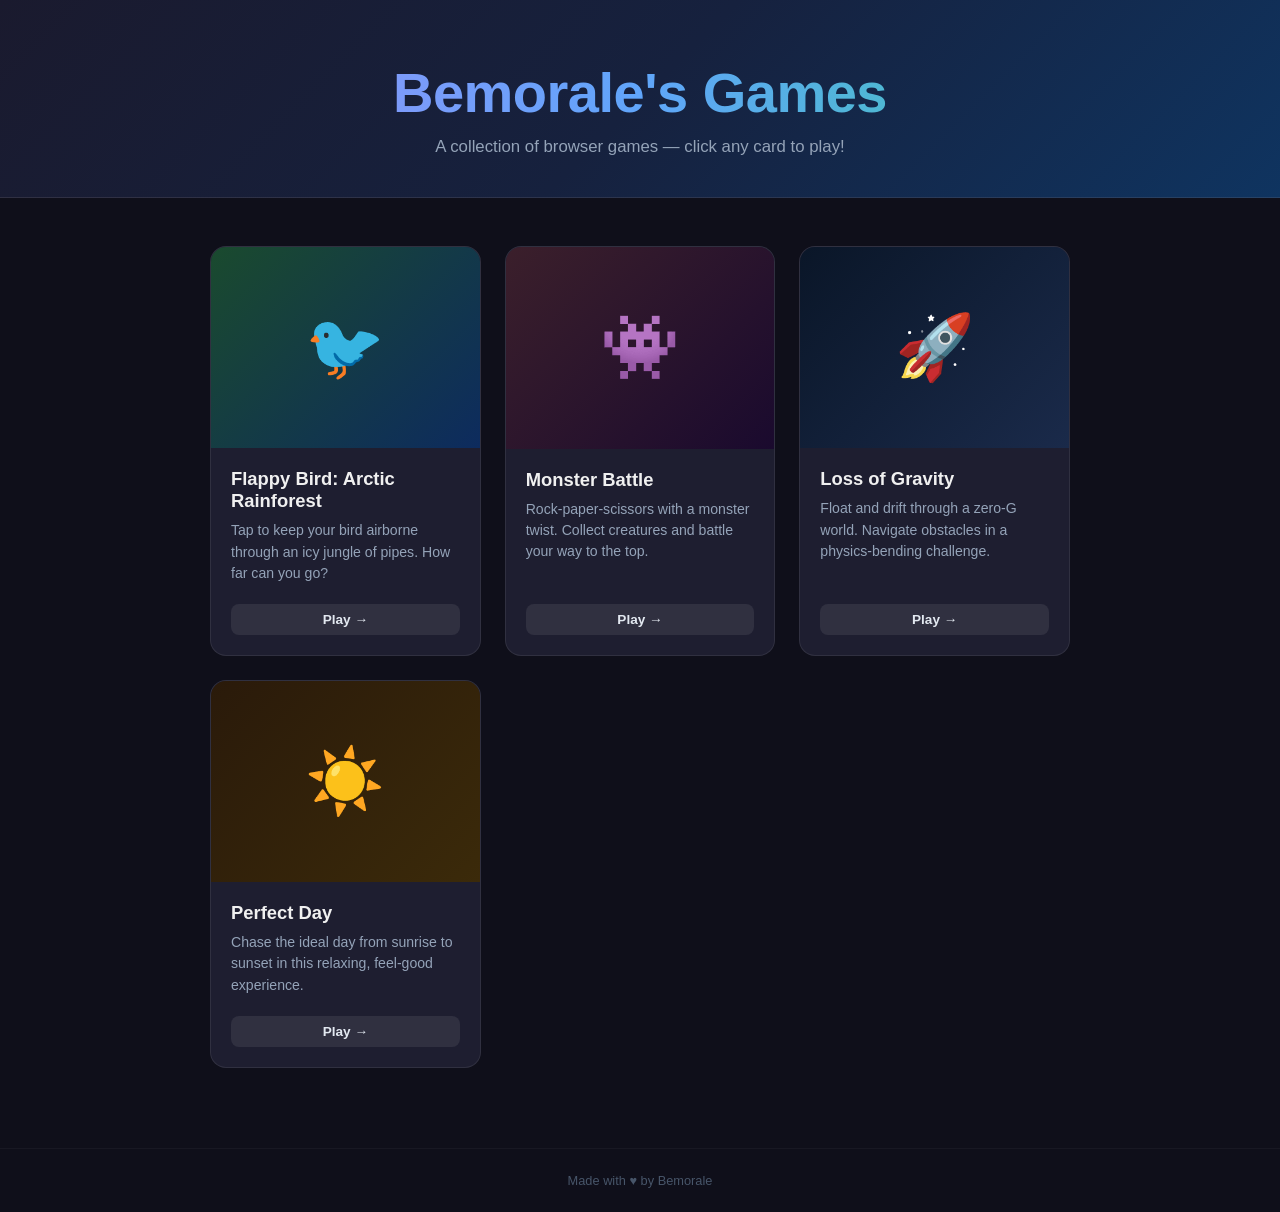
==== index.html @ 2050c3b5 "Bemorale's first games" ====
<!DOCTYPE html>
<html lang="en">
<head>
  <meta charset="UTF-8">
  <meta name="viewport" content="width=device-width, initial-scale=1.0">
  <title>Bemorale's Games</title>
  <style>
    *, *::before, *::after { box-sizing: border-box; margin: 0; padding: 0; }

    body {
      font-family: -apple-system, BlinkMacSystemFont, "Segoe UI", Roboto, sans-serif;
      background: #0f0f1a;
      color: #f0f0f0;
      min-height: 100vh;
    }

    header {
      text-align: center;
      padding: 60px 20px 40px;
      background: linear-gradient(135deg, #1a1a2e 0%, #16213e 50%, #0f3460 100%);
      border-bottom: 1px solid #ffffff18;
    }

    header h1 {
      font-size: clamp(2rem, 6vw, 3.5rem);
      font-weight: 800;
      background: linear-gradient(90deg, #a78bfa, #60a5fa, #34d399);
      -webkit-background-clip: text;
      -webkit-text-fill-color: transparent;
      background-clip: text;
      letter-spacing: -0.5px;
    }

    header p {
      margin-top: 12px;
      color: #94a3b8;
      font-size: 1.05rem;
    }

    main {
      max-width: 900px;
      margin: 0 auto;
      padding: 48px 20px 80px;
      display: grid;
      grid-template-columns: repeat(auto-fill, minmax(260px, 1fr));
      gap: 24px;
    }

    .card {
      background: #1e1e30;
      border: 1px solid #ffffff14;
      border-radius: 16px;
      overflow: hidden;
      transition: transform 0.2s, box-shadow 0.2s, border-color 0.2s;
      text-decoration: none;
      color: inherit;
      display: flex;
      flex-direction: column;
    }

    .card:hover {
      transform: translateY(-4px);
      box-shadow: 0 12px 36px rgba(0,0,0,0.5);
      border-color: #ffffff30;
    }

    .card-thumb {
      width: 100%;
      aspect-ratio: 4/3;
      display: flex;
      align-items: center;
      justify-content: center;
      font-size: 4rem;
    }

    .flappy  { background: linear-gradient(135deg, #1a4a2e, #0d2b5e); }
    .monster { background: linear-gradient(135deg, #3b1f2b, #1a0a2e); }
    .gravity { background: linear-gradient(135deg, #0a1628, #1a2a4a); }
    .perfect { background: linear-gradient(135deg, #2a1a0a, #3b2a0a); }

    .card-body {
      padding: 20px;
      flex: 1;
      display: flex;
      flex-direction: column;
      gap: 8px;
    }

    .card-body h2 {
      font-size: 1.15rem;
      font-weight: 700;
    }

    .card-body p {
      font-size: 0.88rem;
      color: #94a3b8;
      line-height: 1.5;
      flex: 1;
    }

    .play-btn {
      margin-top: 12px;
      display: inline-block;
      padding: 8px 18px;
      border-radius: 8px;
      font-size: 0.85rem;
      font-weight: 600;
      background: #ffffff14;
      color: #e2e8f0;
      text-align: center;
      transition: background 0.15s;
    }

    .card:hover .play-btn {
      background: #ffffff26;
    }

    footer {
      text-align: center;
      padding: 24px;
      color: #475569;
      font-size: 0.8rem;
      border-top: 1px solid #ffffff0a;
    }
  </style>
</head>
<body>

<header>
  <h1>Bemorale's Games</h1>
  <p>A collection of browser games — click any card to play!</p>
</header>

<main>
  <a class="card" href="flappy_bird_arctic_rainforest.html">
    <div class="card-thumb flappy">🐦</div>
    <div class="card-body">
      <h2>Flappy Bird: Arctic Rainforest</h2>
      <p>Tap to keep your bird airborne through an icy jungle of pipes. How far can you go?</p>
      <span class="play-btn">Play →</span>
    </div>
  </a>

  <a class="card" href="monster_rps_v11.html">
    <div class="card-thumb monster">👾</div>
    <div class="card-body">
      <h2>Monster Battle</h2>
      <p>Rock-paper-scissors with a monster twist. Collect creatures and battle your way to the top.</p>
      <span class="play-btn">Play →</span>
    </div>
  </a>

  <a class="card" href="loss_of_gravity.html">
    <div class="card-thumb gravity">🚀</div>
    <div class="card-body">
      <h2>Loss of Gravity</h2>
      <p>Float and drift through a zero-G world. Navigate obstacles in a physics-bending challenge.</p>
      <span class="play-btn">Play →</span>
    </div>
  </a>

  <a class="card" href="perfect_day_v4.html">
    <div class="card-thumb perfect">☀️</div>
    <div class="card-body">
      <h2>Perfect Day</h2>
      <p>Chase the ideal day from sunrise to sunset in this relaxing, feel-good experience.</p>
      <span class="play-btn">Play →</span>
    </div>
  </a>
</main>

<footer>Made with ♥ by Bemorale</footer>

</body>
</html>
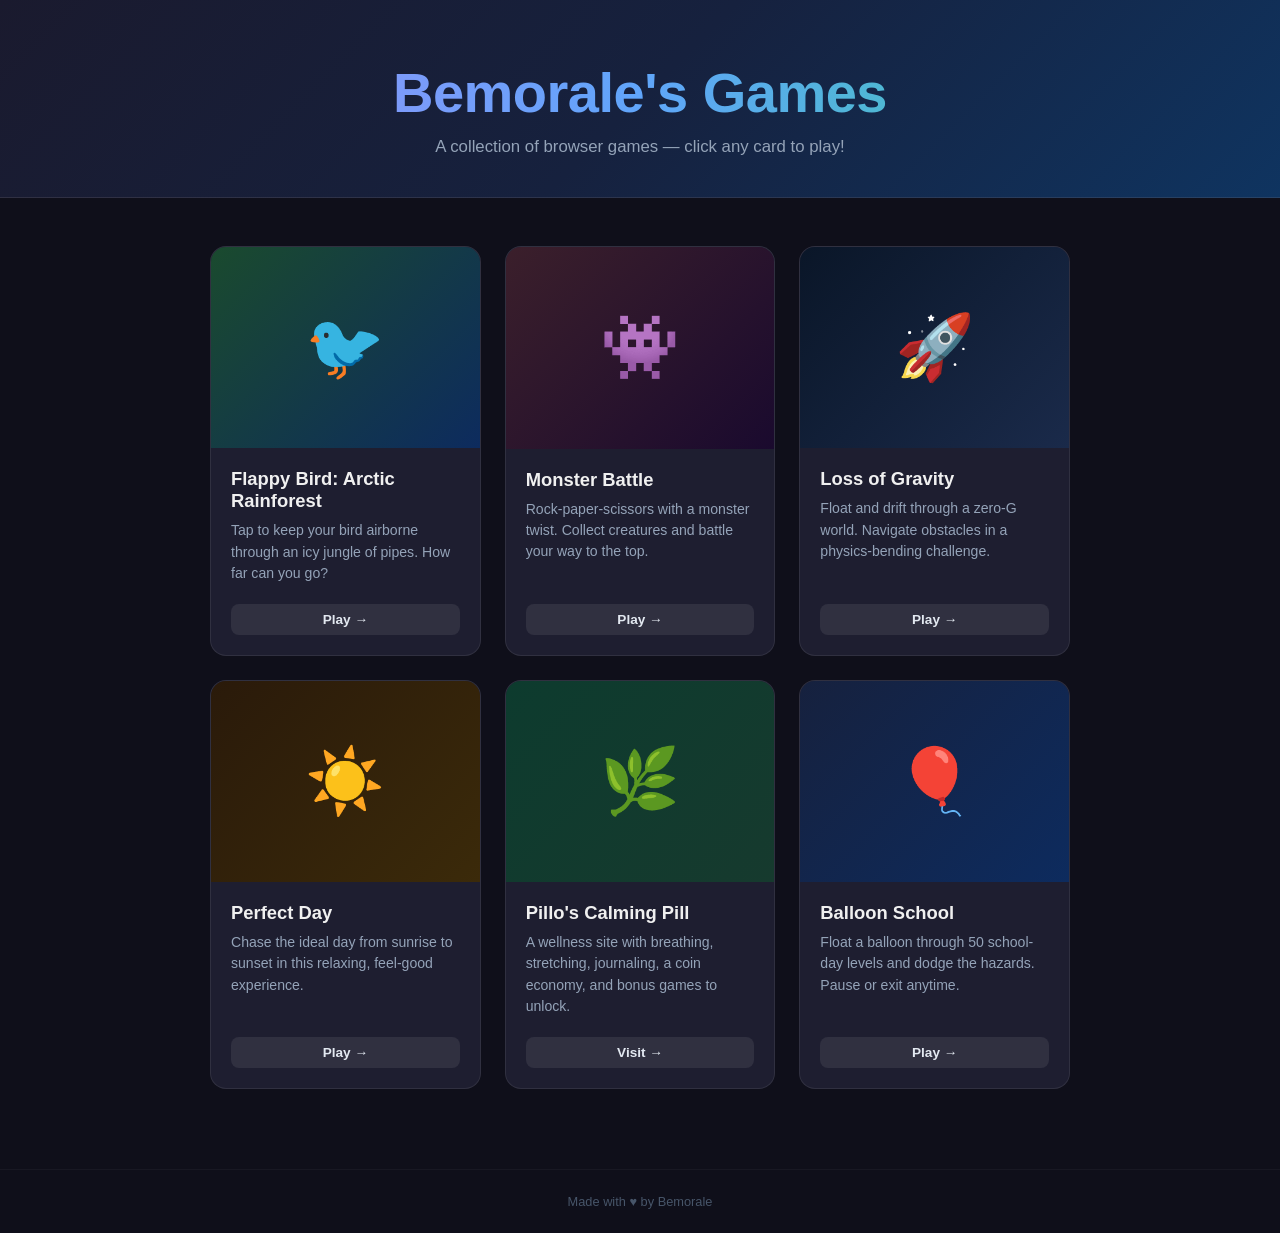
==== commit b5cbeb43: "Link Pillo's Calming Pill and Balloon School from the games homepage index.html never linked to pill" ====
--- a/index.html
+++ b/index.html
@@ -77,6 +77,8 @@
     .monster { background: linear-gradient(135deg, #3b1f2b, #1a0a2e); }
     .gravity { background: linear-gradient(135deg, #0a1628, #1a2a4a); }
     .perfect { background: linear-gradient(135deg, #2a1a0a, #3b2a0a); }
+    .pillo   { background: linear-gradient(135deg, #0d3b2e, #163a2e); }
+    .balloon { background: linear-gradient(135deg, #16213e, #0d2b5e); }
 
     .card-body {
       padding: 20px;
@@ -167,6 +169,24 @@
       <span class="play-btn">Play →</span>
     </div>
   </a>
+
+  <a class="card" href="pillo-standalone_19.html">
+    <div class="card-thumb pillo">🌿</div>
+    <div class="card-body">
+      <h2>Pillo's Calming Pill</h2>
+      <p>A wellness site with breathing, stretching, journaling, a coin economy, and bonus games to unlock.</p>
+      <span class="play-btn">Visit →</span>
+    </div>
+  </a>
+
+  <a class="card" href="balloon_school_20.html">
+    <div class="card-thumb balloon">🎈</div>
+    <div class="card-body">
+      <h2>Balloon School</h2>
+      <p>Float a balloon through 50 school-day levels and dodge the hazards. Pause or exit anytime.</p>
+      <span class="play-btn">Play →</span>
+    </div>
+  </a>
 </main>
 
 <footer>Made with ♥ by Bemorale</footer>
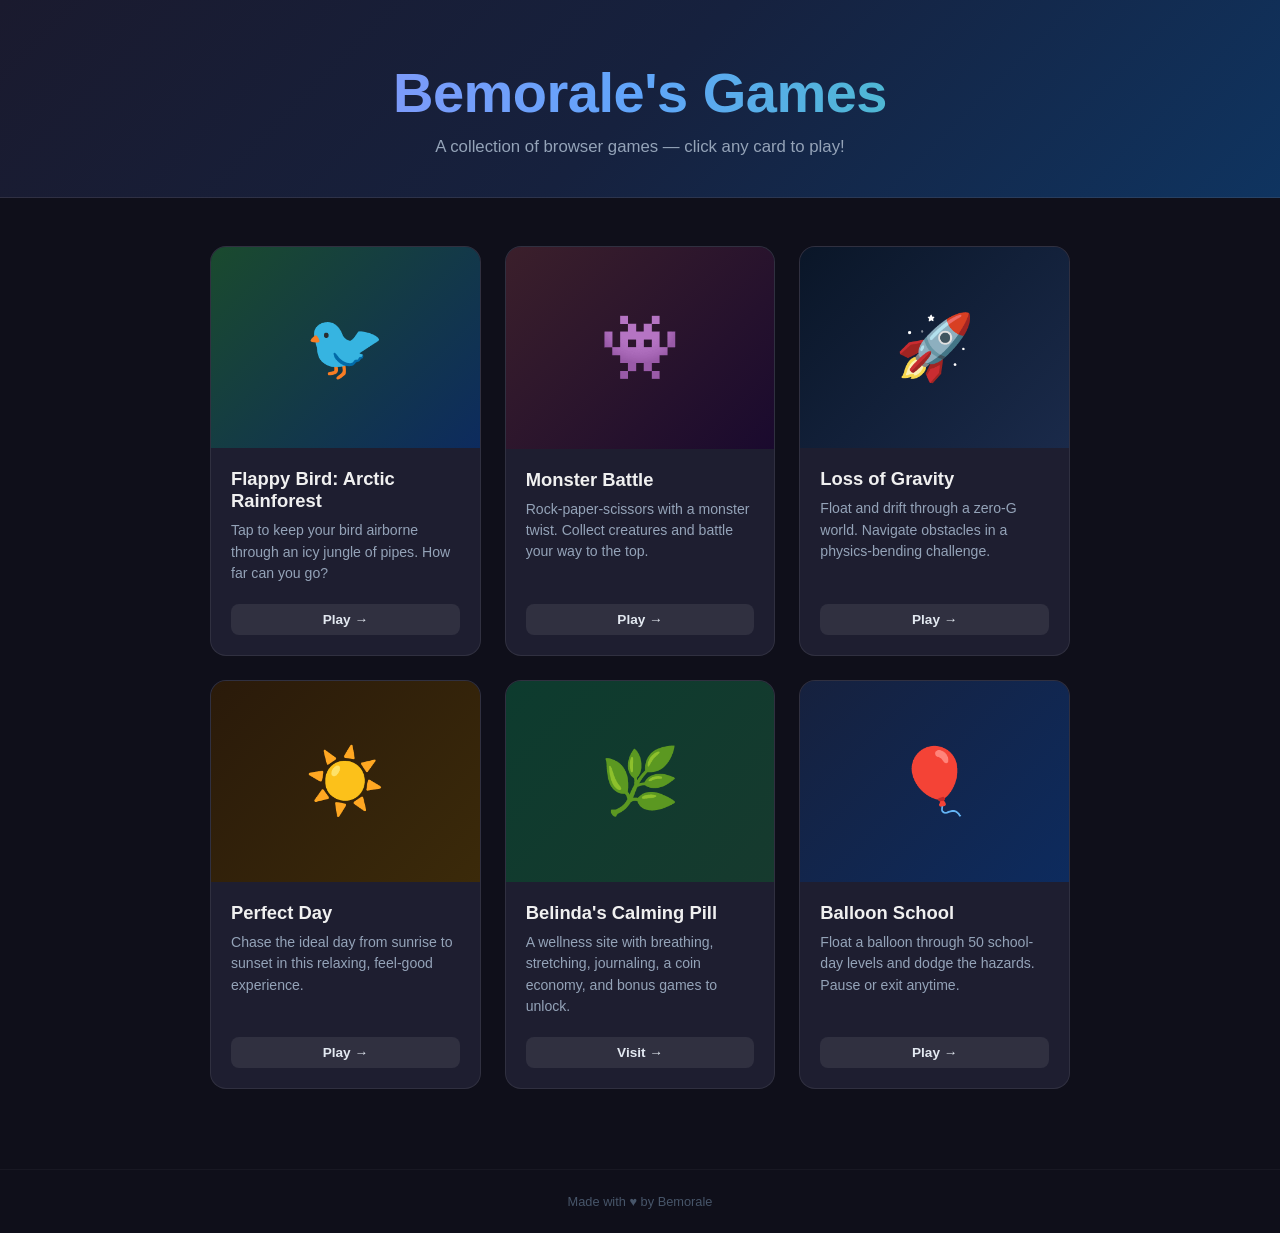
==== commit 64ad1f54: "Rename Pillo persona to Belinda, add Writing interest, rework Move section copy - Renamed the "Pillo" ====
--- a/index.html
+++ b/index.html
@@ -173,7 +173,7 @@
   <a class="card" href="pillo-standalone_19.html">
     <div class="card-thumb pillo">🌿</div>
     <div class="card-body">
-      <h2>Pillo's Calming Pill</h2>
+      <h2>Belinda's Calming Pill</h2>
       <p>A wellness site with breathing, stretching, journaling, a coin economy, and bonus games to unlock.</p>
       <span class="play-btn">Visit →</span>
     </div>
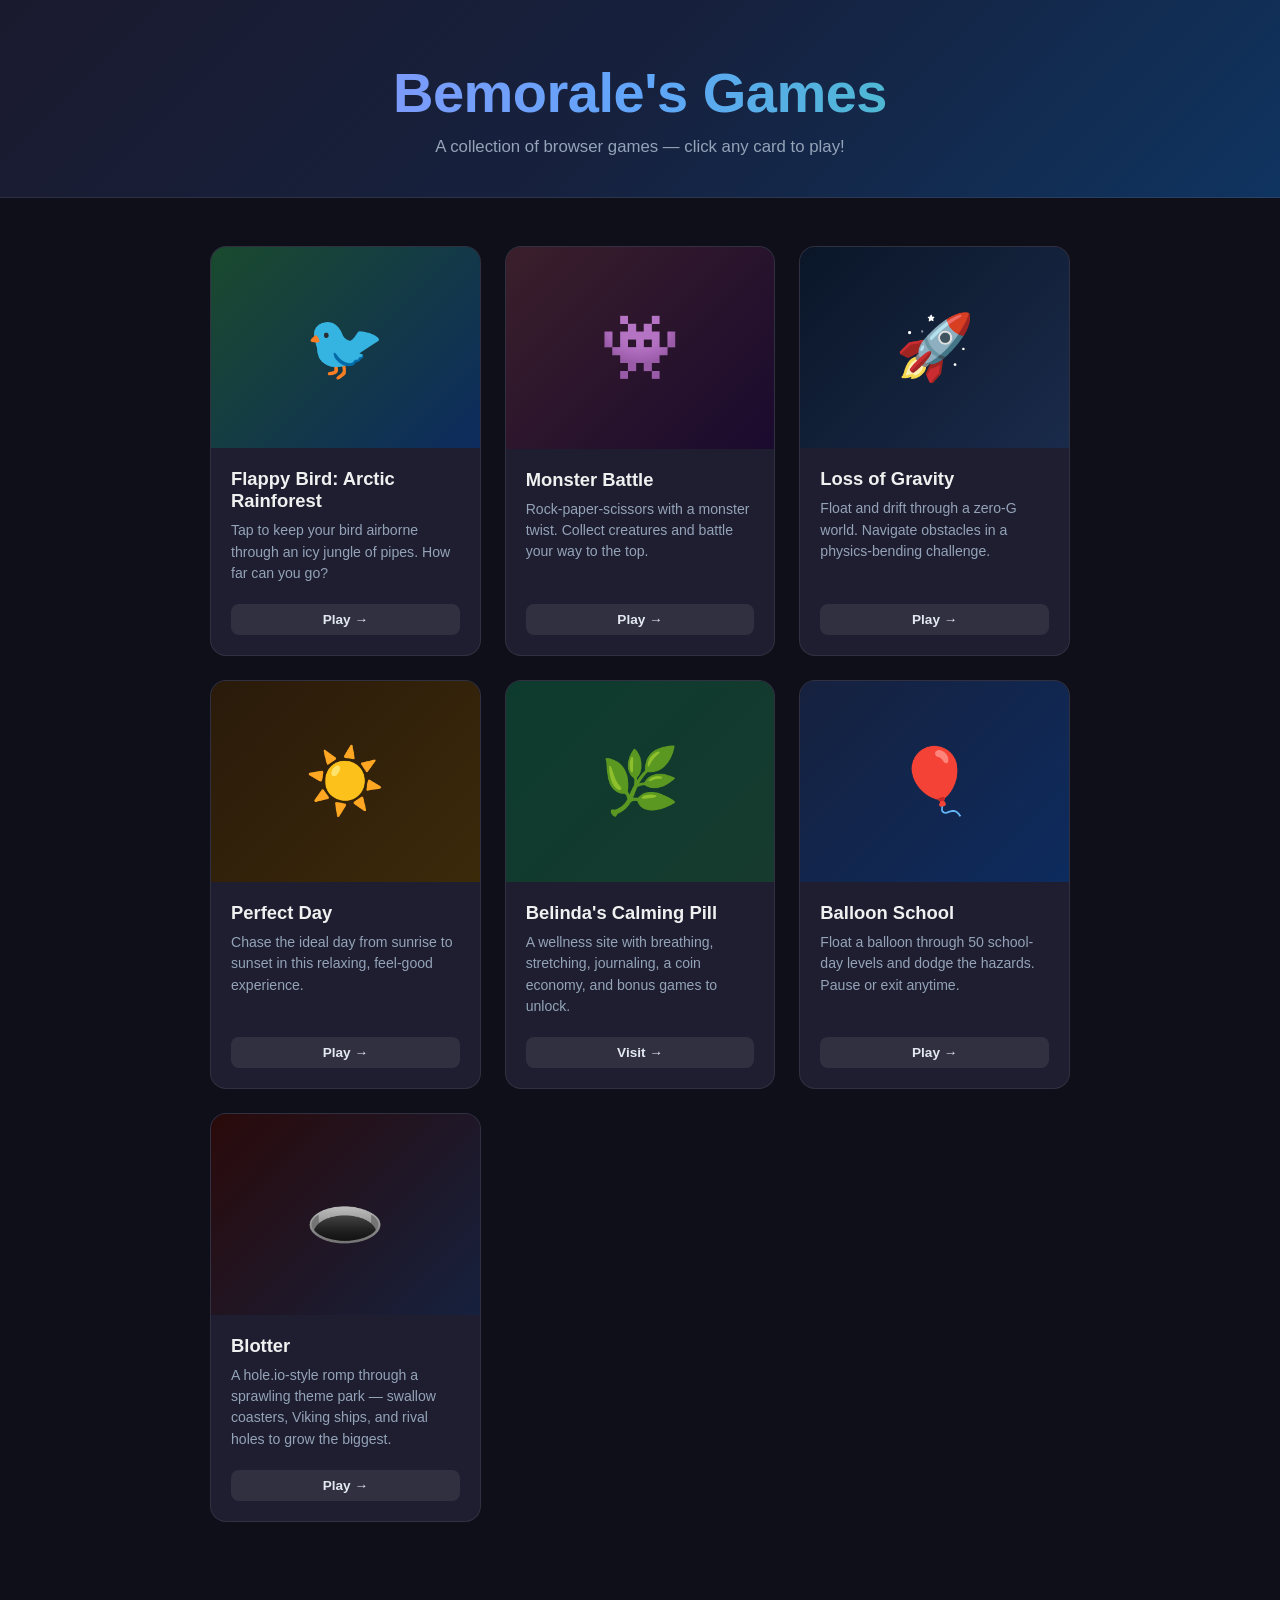
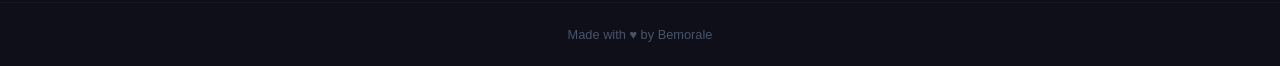
==== commit bbdcabe7: "Add Blotter, a hole.io-style theme park game Steer a growing hole through a theme park, swallowing c" ====
--- a/index.html
+++ b/index.html
@@ -79,6 +79,7 @@
     .perfect { background: linear-gradient(135deg, #2a1a0a, #3b2a0a); }
     .pillo   { background: linear-gradient(135deg, #0d3b2e, #163a2e); }
     .balloon { background: linear-gradient(135deg, #16213e, #0d2b5e); }
+    .blotter { background: linear-gradient(135deg, #2a0a0a, #16213e); }
 
     .card-body {
       padding: 20px;
@@ -187,6 +188,15 @@
       <span class="play-btn">Play →</span>
     </div>
   </a>
+
+  <a class="card" href="blotter.html">
+    <div class="card-thumb blotter">🕳️</div>
+    <div class="card-body">
+      <h2>Blotter</h2>
+      <p>A hole.io-style romp through a sprawling theme park — swallow coasters, Viking ships, and rival holes to grow the biggest.</p>
+      <span class="play-btn">Play →</span>
+    </div>
+  </a>
 </main>
 
 <footer>Made with ♥ by Bemorale</footer>
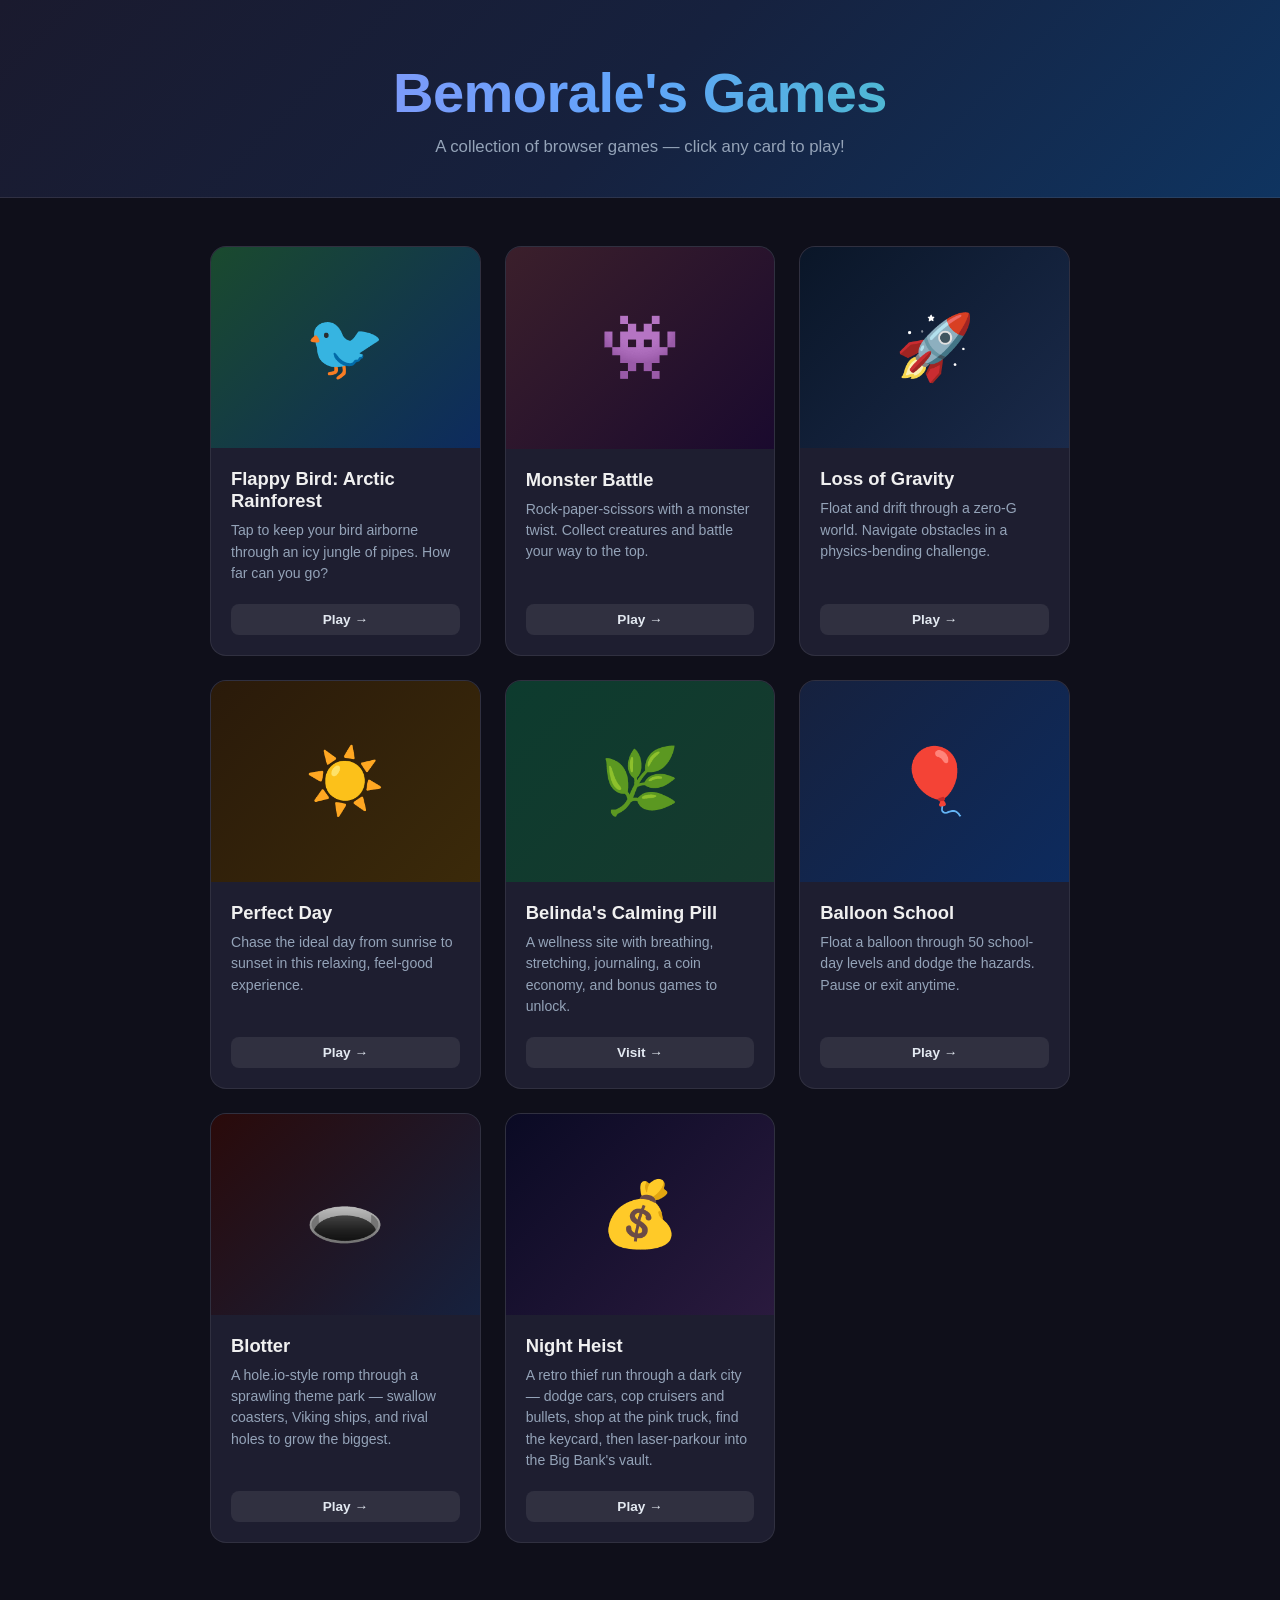
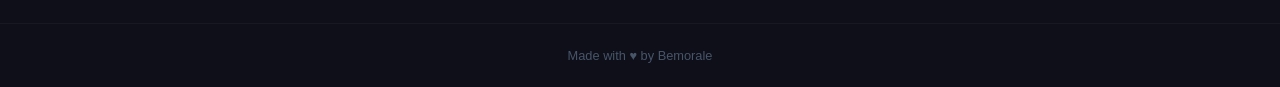
==== commit d3bcceed: "Add Night Heist, a retro city-thief and bank-heist game Adds night_heist.html and a card for it on t" ====
--- a/index.html
+++ b/index.html
@@ -80,6 +80,7 @@
     .pillo   { background: linear-gradient(135deg, #0d3b2e, #163a2e); }
     .balloon { background: linear-gradient(135deg, #16213e, #0d2b5e); }
     .blotter { background: linear-gradient(135deg, #2a0a0a, #16213e); }
+    .heist   { background: linear-gradient(135deg, #0a0a24, #2a1a3e); }
 
     .card-body {
       padding: 20px;
@@ -197,6 +198,14 @@
       <span class="play-btn">Play →</span>
     </div>
   </a>
+  <a class="card" href="night_heist.html">
+    <div class="card-thumb heist">💰</div>
+    <div class="card-body">
+      <h2>Night Heist</h2>
+      <p>A retro thief run through a dark city — dodge cars, cop cruisers and bullets, shop at the pink truck, find the keycard, then laser-parkour into the Big Bank's vault.</p>
+      <span class="play-btn">Play →</span>
+    </div>
+  </a>
 </main>
 
 <footer>Made with ♥ by Bemorale</footer>
